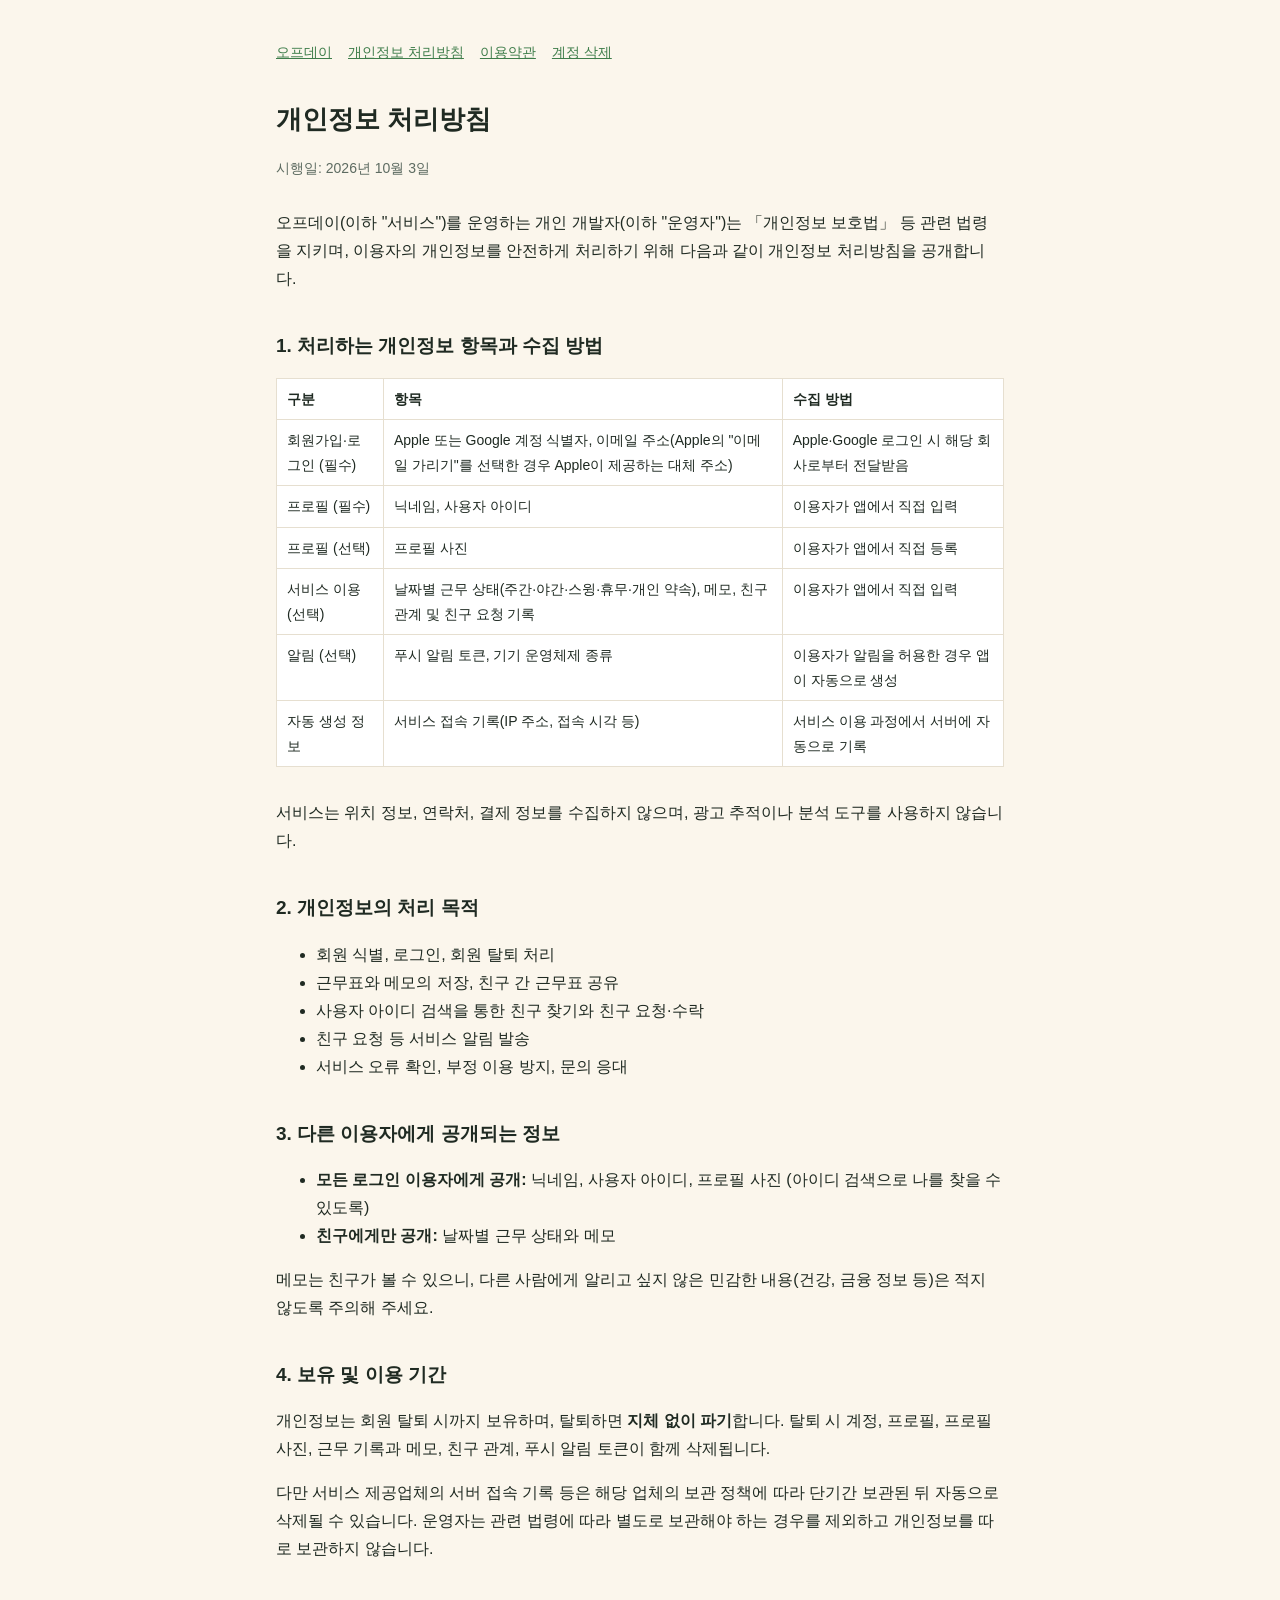
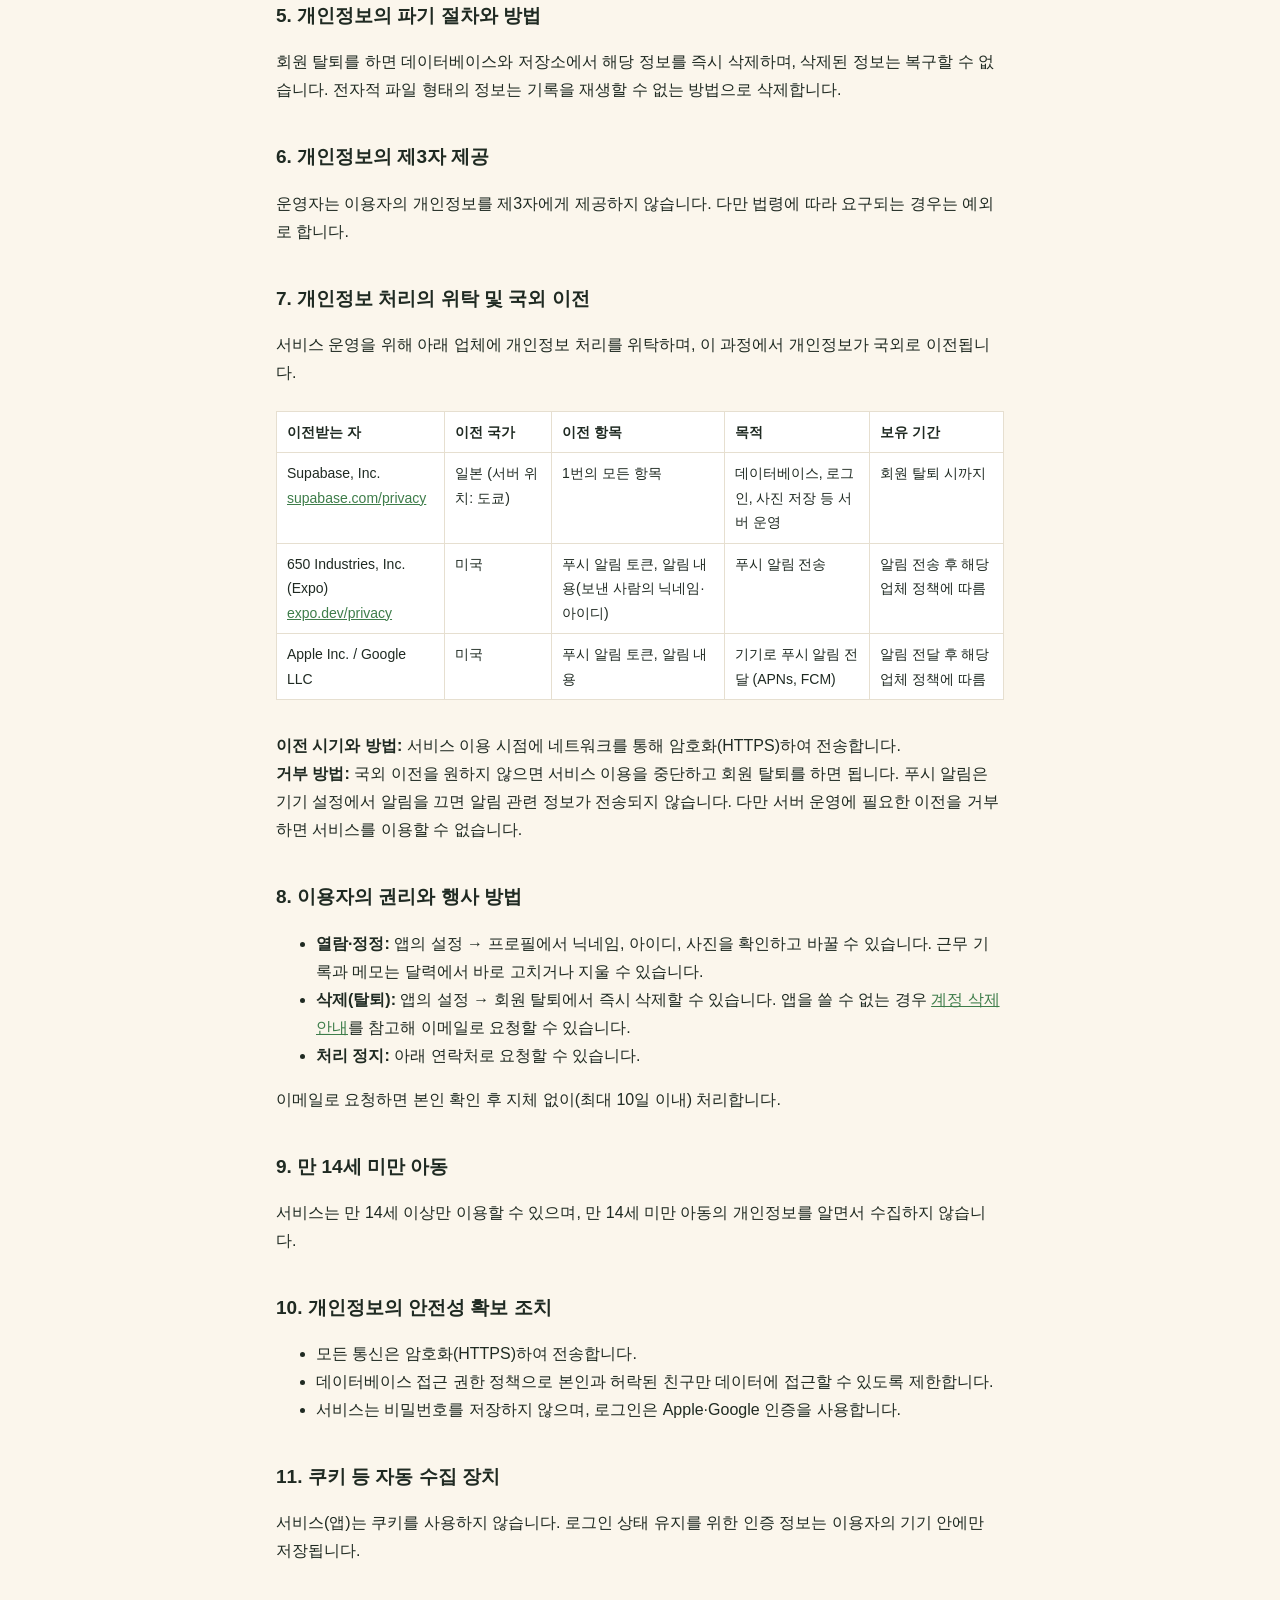
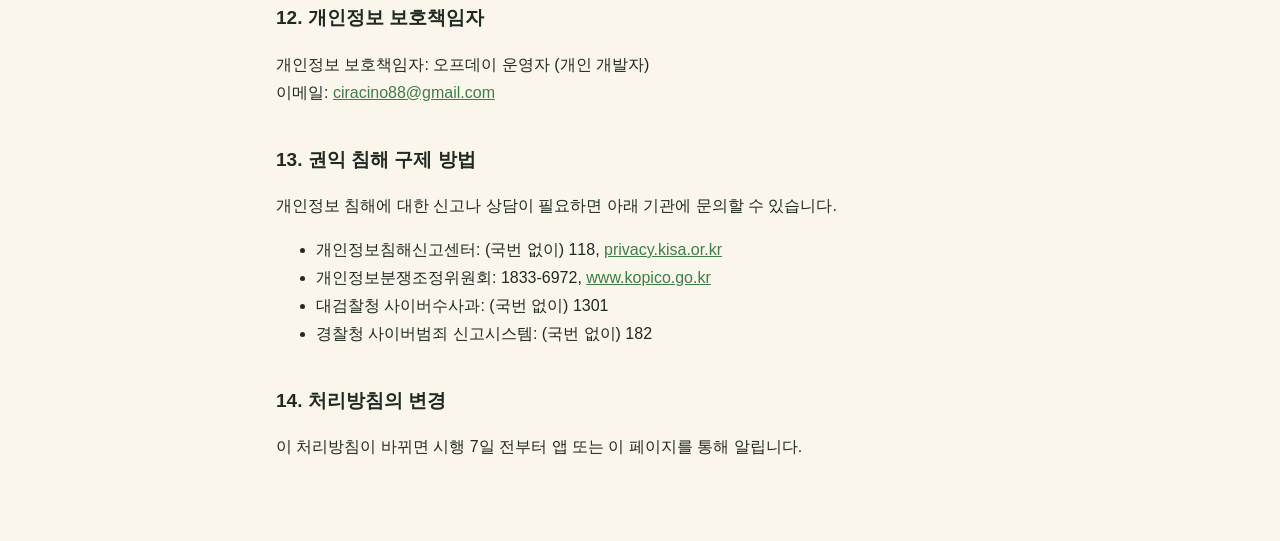
==== privacy.html @ 580378a2 "오프데이 약관 및 개인정보 처리방침 Co-Authored-By: Claude Opus 5.5 <noreply@anthropic.com>" ====
<!doctype html>
<html lang="ko">
<head>
  <meta charset="utf-8" />
  <meta name="viewport" content="width=device-width, initial-scale=1" />
  <title>오프데이 개인정보 처리방침</title>
  <link rel="stylesheet" href="style.css" />
</head>
<body>
<main>
  <nav>
    <a href="index.html">오프데이</a>
    <a href="privacy.html">개인정보 처리방침</a>
    <a href="terms.html">이용약관</a>
    <a href="delete-account.html">계정 삭제</a>
  </nav>

  <h1>개인정보 처리방침</h1>
  <p class="meta">시행일: 2026년 10월 3일</p>

  <p>
    오프데이(이하 "서비스")를 운영하는 개인 개발자(이하 "운영자")는 「개인정보 보호법」 등 관련 법령을 지키며,
    이용자의 개인정보를 안전하게 처리하기 위해 다음과 같이 개인정보 처리방침을 공개합니다.
  </p>

  <h2>1. 처리하는 개인정보 항목과 수집 방법</h2>
  <div class="table-wrap">
    <table>
      <tr><th>구분</th><th>항목</th><th>수집 방법</th></tr>
      <tr>
        <td>회원가입·로그인 (필수)</td>
        <td>Apple 또는 Google 계정 식별자, 이메일 주소(Apple의 "이메일 가리기"를 선택한 경우 Apple이 제공하는 대체 주소)</td>
        <td>Apple·Google 로그인 시 해당 회사로부터 전달받음</td>
      </tr>
      <tr>
        <td>프로필 (필수)</td>
        <td>닉네임, 사용자 아이디</td>
        <td>이용자가 앱에서 직접 입력</td>
      </tr>
      <tr>
        <td>프로필 (선택)</td>
        <td>프로필 사진</td>
        <td>이용자가 앱에서 직접 등록</td>
      </tr>
      <tr>
        <td>서비스 이용 (선택)</td>
        <td>날짜별 근무 상태(주간·야간·스윙·휴무·개인 약속), 메모, 친구 관계 및 친구 요청 기록</td>
        <td>이용자가 앱에서 직접 입력</td>
      </tr>
      <tr>
        <td>알림 (선택)</td>
        <td>푸시 알림 토큰, 기기 운영체제 종류</td>
        <td>이용자가 알림을 허용한 경우 앱이 자동으로 생성</td>
      </tr>
      <tr>
        <td>자동 생성 정보</td>
        <td>서비스 접속 기록(IP 주소, 접속 시각 등)</td>
        <td>서비스 이용 과정에서 서버에 자동으로 기록</td>
      </tr>
    </table>
  </div>
  <p>서비스는 위치 정보, 연락처, 결제 정보를 수집하지 않으며, 광고 추적이나 분석 도구를 사용하지 않습니다.</p>

  <h2>2. 개인정보의 처리 목적</h2>
  <ul>
    <li>회원 식별, 로그인, 회원 탈퇴 처리</li>
    <li>근무표와 메모의 저장, 친구 간 근무표 공유</li>
    <li>사용자 아이디 검색을 통한 친구 찾기와 친구 요청·수락</li>
    <li>친구 요청 등 서비스 알림 발송</li>
    <li>서비스 오류 확인, 부정 이용 방지, 문의 응대</li>
  </ul>

  <h2>3. 다른 이용자에게 공개되는 정보</h2>
  <ul>
    <li><strong>모든 로그인 이용자에게 공개:</strong> 닉네임, 사용자 아이디, 프로필 사진 (아이디 검색으로 나를 찾을 수 있도록)</li>
    <li><strong>친구에게만 공개:</strong> 날짜별 근무 상태와 메모</li>
  </ul>
  <p>메모는 친구가 볼 수 있으니, 다른 사람에게 알리고 싶지 않은 민감한 내용(건강, 금융 정보 등)은 적지 않도록 주의해 주세요.</p>

  <h2>4. 보유 및 이용 기간</h2>
  <p>
    개인정보는 회원 탈퇴 시까지 보유하며, 탈퇴하면 <strong>지체 없이 파기</strong>합니다.
    탈퇴 시 계정, 프로필, 프로필 사진, 근무 기록과 메모, 친구 관계, 푸시 알림 토큰이 함께 삭제됩니다.
  </p>
  <p>
    다만 서비스 제공업체의 서버 접속 기록 등은 해당 업체의 보관 정책에 따라 단기간 보관된 뒤 자동으로 삭제될 수 있습니다.
    운영자는 관련 법령에 따라 별도로 보관해야 하는 경우를 제외하고 개인정보를 따로 보관하지 않습니다.
  </p>

  <h2>5. 개인정보의 파기 절차와 방법</h2>
  <p>
    회원 탈퇴를 하면 데이터베이스와 저장소에서 해당 정보를 즉시 삭제하며, 삭제된 정보는 복구할 수 없습니다.
    전자적 파일 형태의 정보는 기록을 재생할 수 없는 방법으로 삭제합니다.
  </p>

  <h2>6. 개인정보의 제3자 제공</h2>
  <p>운영자는 이용자의 개인정보를 제3자에게 제공하지 않습니다. 다만 법령에 따라 요구되는 경우는 예외로 합니다.</p>

  <h2>7. 개인정보 처리의 위탁 및 국외 이전</h2>
  <p>서비스 운영을 위해 아래 업체에 개인정보 처리를 위탁하며, 이 과정에서 개인정보가 국외로 이전됩니다.</p>
  <div class="table-wrap">
    <table>
      <tr><th>이전받는 자</th><th>이전 국가</th><th>이전 항목</th><th>목적</th><th>보유 기간</th></tr>
      <tr>
        <td>Supabase, Inc.<br /><a href="https://supabase.com/privacy">supabase.com/privacy</a></td>
        <td>일본 (서버 위치: 도쿄)</td>
        <td>1번의 모든 항목</td>
        <td>데이터베이스, 로그인, 사진 저장 등 서버 운영</td>
        <td>회원 탈퇴 시까지</td>
      </tr>
      <tr>
        <td>650 Industries, Inc. (Expo)<br /><a href="https://expo.dev/privacy">expo.dev/privacy</a></td>
        <td>미국</td>
        <td>푸시 알림 토큰, 알림 내용(보낸 사람의 닉네임·아이디)</td>
        <td>푸시 알림 전송</td>
        <td>알림 전송 후 해당 업체 정책에 따름</td>
      </tr>
      <tr>
        <td>Apple Inc. / Google LLC</td>
        <td>미국</td>
        <td>푸시 알림 토큰, 알림 내용</td>
        <td>기기로 푸시 알림 전달 (APNs, FCM)</td>
        <td>알림 전달 후 해당 업체 정책에 따름</td>
      </tr>
    </table>
  </div>
  <p>
    <strong>이전 시기와 방법:</strong> 서비스 이용 시점에 네트워크를 통해 암호화(HTTPS)하여 전송합니다.<br />
    <strong>거부 방법:</strong> 국외 이전을 원하지 않으면 서비스 이용을 중단하고 회원 탈퇴를 하면 됩니다.
    푸시 알림은 기기 설정에서 알림을 끄면 알림 관련 정보가 전송되지 않습니다.
    다만 서버 운영에 필요한 이전을 거부하면 서비스를 이용할 수 없습니다.
  </p>

  <h2>8. 이용자의 권리와 행사 방법</h2>
  <ul>
    <li><strong>열람·정정:</strong> 앱의 설정 → 프로필에서 닉네임, 아이디, 사진을 확인하고 바꿀 수 있습니다. 근무 기록과 메모는 달력에서 바로 고치거나 지울 수 있습니다.</li>
    <li><strong>삭제(탈퇴):</strong> 앱의 설정 → 회원 탈퇴에서 즉시 삭제할 수 있습니다. 앱을 쓸 수 없는 경우 <a href="delete-account.html">계정 삭제 안내</a>를 참고해 이메일로 요청할 수 있습니다.</li>
    <li><strong>처리 정지:</strong> 아래 연락처로 요청할 수 있습니다.</li>
  </ul>
  <p>이메일로 요청하면 본인 확인 후 지체 없이(최대 10일 이내) 처리합니다.</p>

  <h2>9. 만 14세 미만 아동</h2>
  <p>서비스는 만 14세 이상만 이용할 수 있으며, 만 14세 미만 아동의 개인정보를 알면서 수집하지 않습니다.</p>

  <h2>10. 개인정보의 안전성 확보 조치</h2>
  <ul>
    <li>모든 통신은 암호화(HTTPS)하여 전송합니다.</li>
    <li>데이터베이스 접근 권한 정책으로 본인과 허락된 친구만 데이터에 접근할 수 있도록 제한합니다.</li>
    <li>서비스는 비밀번호를 저장하지 않으며, 로그인은 Apple·Google 인증을 사용합니다.</li>
  </ul>

  <h2>11. 쿠키 등 자동 수집 장치</h2>
  <p>서비스(앱)는 쿠키를 사용하지 않습니다. 로그인 상태 유지를 위한 인증 정보는 이용자의 기기 안에만 저장됩니다.</p>

  <h2>12. 개인정보 보호책임자</h2>
  <p>
    개인정보 보호책임자: 오프데이 운영자 (개인 개발자)<br />
    이메일: <a href="mailto:ciracino88@gmail.com">ciracino88@gmail.com</a>
  </p>

  <h2>13. 권익 침해 구제 방법</h2>
  <p>개인정보 침해에 대한 신고나 상담이 필요하면 아래 기관에 문의할 수 있습니다.</p>
  <ul>
    <li>개인정보침해신고센터: (국번 없이) 118, <a href="https://privacy.kisa.or.kr">privacy.kisa.or.kr</a></li>
    <li>개인정보분쟁조정위원회: 1833-6972, <a href="https://www.kopico.go.kr">www.kopico.go.kr</a></li>
    <li>대검찰청 사이버수사과: (국번 없이) 1301</li>
    <li>경찰청 사이버범죄 신고시스템: (국번 없이) 182</li>
  </ul>

  <h2>14. 처리방침의 변경</h2>
  <p>이 처리방침이 바뀌면 시행 7일 전부터 앱 또는 이 페이지를 통해 알립니다.</p>
</main>
</body>
</html>
---- style.css ----
:root {
  --text: #1f2a22;
  --muted: #5d6b61;
  --bg: #fbf6ec;
  --card: #ffffff;
  --border: #e6dfd0;
  --accent: #3e7d4a;
}

@media (prefers-color-scheme: dark) {
  :root {
    --text: #e8eee9;
    --muted: #a9b5ac;
    --bg: #16211a;
    --card: #1e2b22;
    --border: #2f3d33;
    --accent: #7dbb72;
  }
}

* {
  box-sizing: border-box;
}

body {
  margin: 0;
  background: var(--bg);
  color: var(--text);
  font-family: -apple-system, BlinkMacSystemFont, 'Apple SD Gothic Neo', 'Noto Sans KR', 'Malgun Gothic', sans-serif;
  line-height: 1.75;
  font-size: 16px;
}

main {
  max-width: 760px;
  margin: 0 auto;
  padding: 40px 16px 64px;
}

h1 {
  font-size: 26px;
  margin: 0 0 4px;
}

h2 {
  font-size: 19px;
  margin: 36px 0 8px;
}

h3 {
  font-size: 16px;
  margin: 20px 0 4px;
}

p,
li {
  color: var(--text);
}

.meta {
  color: var(--muted);
  font-size: 14px;
  margin-bottom: 28px;
}

a {
  color: var(--accent);
}

table {
  width: 100%;
  border-collapse: collapse;
  margin: 8px 0 16px;
  font-size: 14px;
  background: var(--card);
}

th,
td {
  border: 1px solid var(--border);
  padding: 8px 10px;
  text-align: left;
  vertical-align: top;
}

th {
  white-space: nowrap;
}

.table-wrap {
  overflow-x: auto;
}

.note {
  background: var(--card);
  border: 1px solid var(--border);
  border-radius: 12px;
  padding: 14px 16px;
  margin: 16px 0;
}

nav {
  display: flex;
  flex-wrap: wrap;
  gap: 16px;
  margin-bottom: 32px;
  font-size: 14px;
}
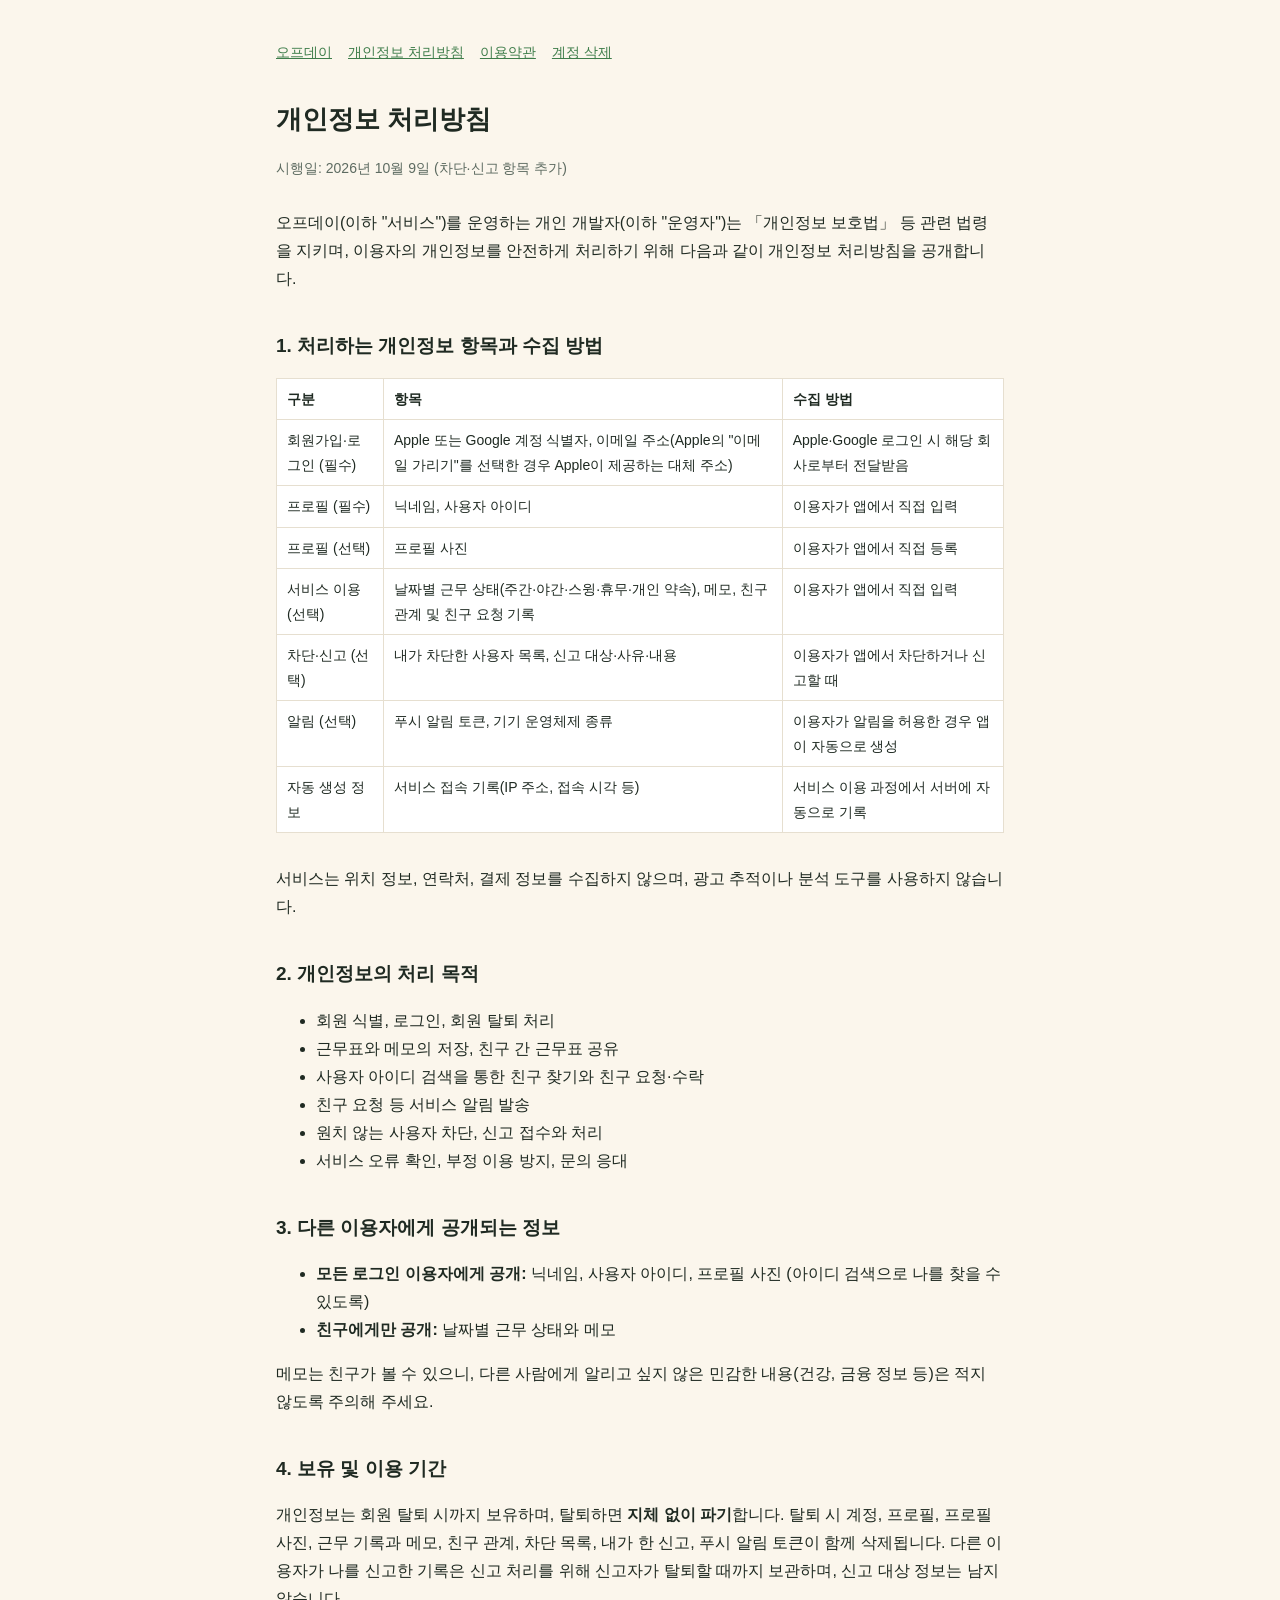
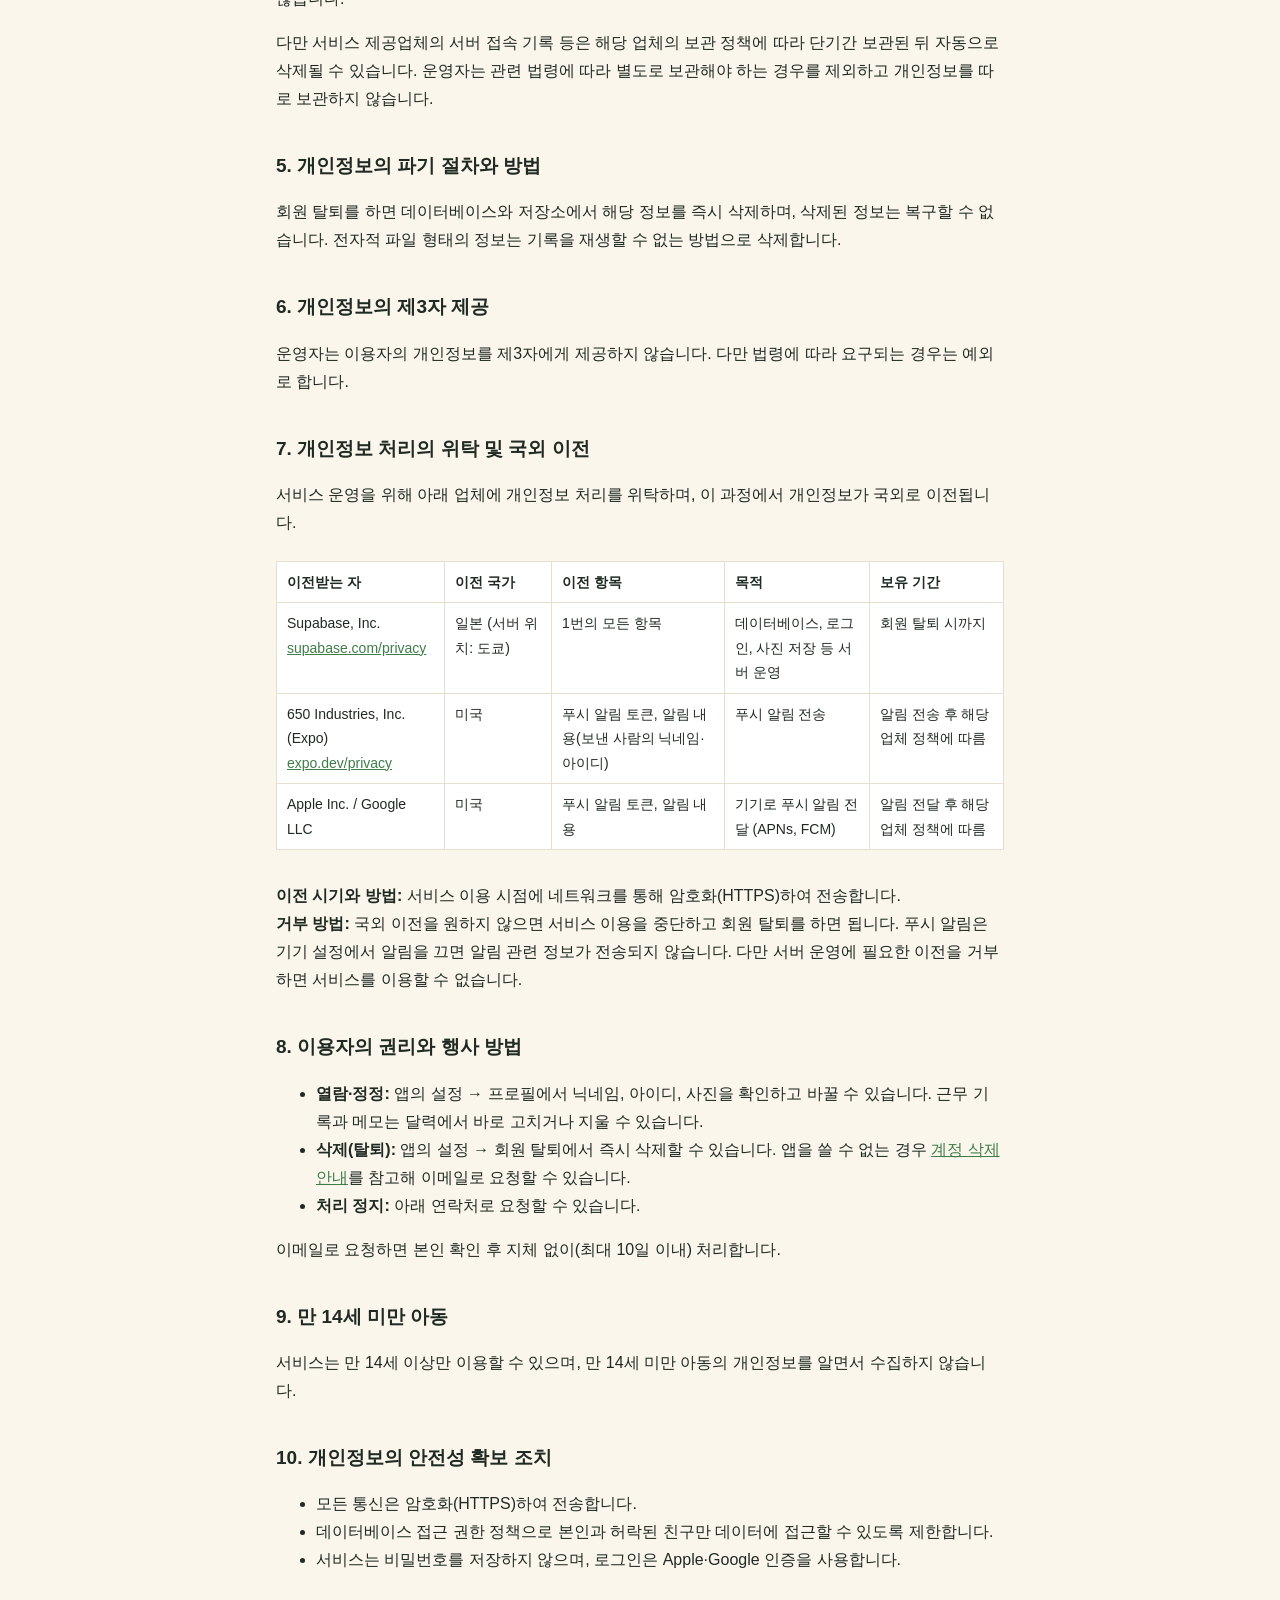
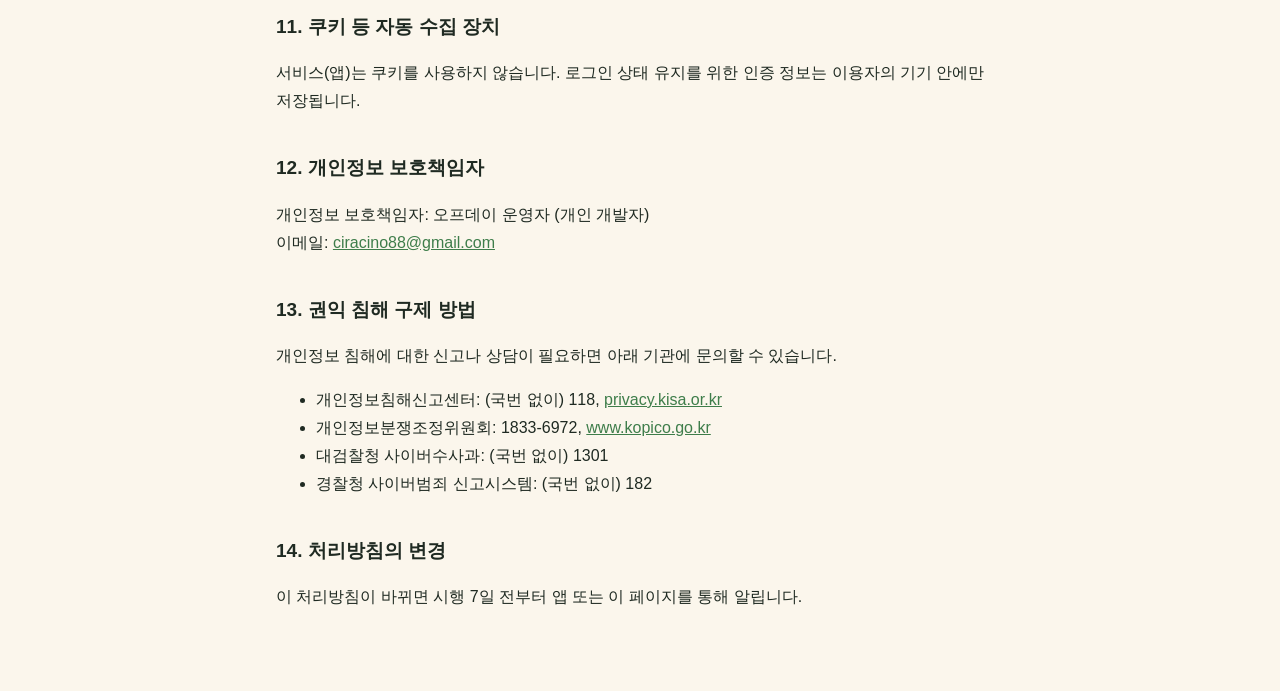
==== commit 368124a0: "개인정보 처리방침: 차단·신고 항목 추가 Co-Authored-By: Claude Opus 5.5 <noreply@anthropic.com>" ====
--- a/privacy.html
+++ b/privacy.html
@@ -16,7 +16,7 @@
   </nav>
 
   <h1>개인정보 처리방침</h1>
-  <p class="meta">시행일: 2026년 10월 3일</p>
+  <p class="meta">시행일: 2026년 10월 9일 (차단·신고 항목 추가)</p>
 
   <p>
     오프데이(이하 "서비스")를 운영하는 개인 개발자(이하 "운영자")는 「개인정보 보호법」 등 관련 법령을 지키며,
@@ -48,6 +48,11 @@
         <td>이용자가 앱에서 직접 입력</td>
       </tr>
       <tr>
+        <td>차단·신고 (선택)</td>
+        <td>내가 차단한 사용자 목록, 신고 대상·사유·내용</td>
+        <td>이용자가 앱에서 차단하거나 신고할 때</td>
+      </tr>
+      <tr>
         <td>알림 (선택)</td>
         <td>푸시 알림 토큰, 기기 운영체제 종류</td>
         <td>이용자가 알림을 허용한 경우 앱이 자동으로 생성</td>
@@ -67,6 +72,7 @@
     <li>근무표와 메모의 저장, 친구 간 근무표 공유</li>
     <li>사용자 아이디 검색을 통한 친구 찾기와 친구 요청·수락</li>
     <li>친구 요청 등 서비스 알림 발송</li>
+    <li>원치 않는 사용자 차단, 신고 접수와 처리</li>
     <li>서비스 오류 확인, 부정 이용 방지, 문의 응대</li>
   </ul>
 
@@ -80,7 +86,8 @@
   <h2>4. 보유 및 이용 기간</h2>
   <p>
     개인정보는 회원 탈퇴 시까지 보유하며, 탈퇴하면 <strong>지체 없이 파기</strong>합니다.
-    탈퇴 시 계정, 프로필, 프로필 사진, 근무 기록과 메모, 친구 관계, 푸시 알림 토큰이 함께 삭제됩니다.
+    탈퇴 시 계정, 프로필, 프로필 사진, 근무 기록과 메모, 친구 관계, 차단 목록, 내가 한 신고, 푸시 알림 토큰이 함께 삭제됩니다.
+    다른 이용자가 나를 신고한 기록은 신고 처리를 위해 신고자가 탈퇴할 때까지 보관하며, 신고 대상 정보는 남지 않습니다.
   </p>
   <p>
     다만 서비스 제공업체의 서버 접속 기록 등은 해당 업체의 보관 정책에 따라 단기간 보관된 뒤 자동으로 삭제될 수 있습니다.
